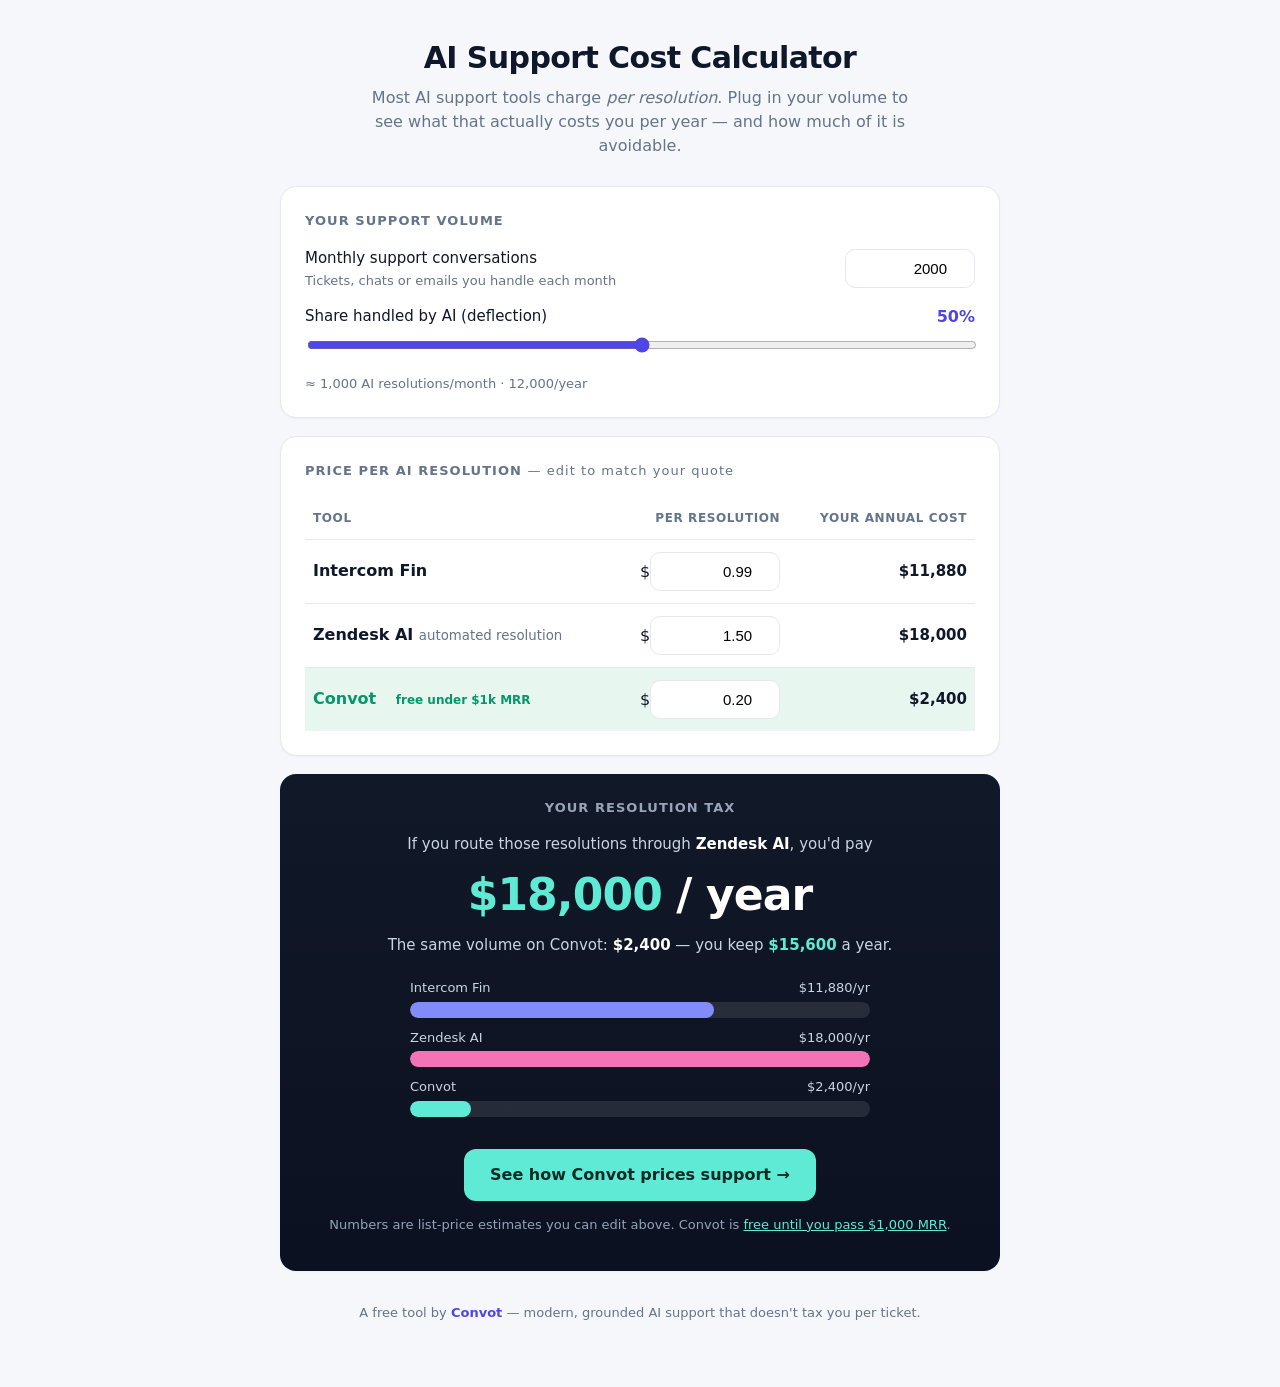
==== index.html @ 7cfd6af5 "AI Support Cost Calculator — free static tool" ====
<!DOCTYPE html>
<html lang="en">
<head>
<meta charset="UTF-8" />
<meta name="viewport" content="width=device-width, initial-scale=1.0" />
<title>AI Support Cost Calculator — What You Really Pay Per Resolution</title>
<meta name="description" content="Free calculator: see what you actually pay per AI-resolved support ticket across Intercom Fin, Zendesk and Convot. Edit the prices, get your annual resolution bill in seconds." />
<link rel="canonical" href="https://tarang8811.github.io/ai-support-cost-calculator/" />
<meta property="og:title" content="AI Support Cost Calculator — What You Really Pay Per Resolution" />
<meta property="og:description" content="See your true annual cost per AI-resolved support ticket across Intercom Fin, Zendesk and Convot. Free, no signup." />
<meta property="og:type" content="website" />
<style>
  :root{
    --bg:#f6f7fb; --card:#ffffff; --ink:#0f172a; --muted:#64748b;
    --line:#e6e8f0; --accent:#4f46e5; --accent-soft:#eef0ff;
    --good:#059669; --good-soft:#e7f7f0; --warn:#dc2626;
  }
  *{box-sizing:border-box}
  body{margin:0;background:var(--bg);color:var(--ink);
    font-family:system-ui,-apple-system,"Segoe UI",Roboto,Helvetica,Arial,sans-serif;
    line-height:1.5;-webkit-font-smoothing:antialiased}
  .wrap{max-width:760px;margin:0 auto;padding:40px 20px 64px}
  header{text-align:center;margin-bottom:28px}
  h1{font-size:30px;line-height:1.2;margin:0 0 10px;letter-spacing:-.02em}
  .sub{color:var(--muted);font-size:16px;margin:0 auto;max-width:540px}
  .card{background:var(--card);border:1px solid var(--line);border-radius:16px;
    padding:24px;margin-bottom:18px;box-shadow:0 1px 2px rgba(15,23,42,.04)}
  .card h2{font-size:13px;text-transform:uppercase;letter-spacing:.08em;
    color:var(--muted);margin:0 0 16px;font-weight:600}
  .row{display:flex;justify-content:space-between;align-items:center;gap:16px;margin:14px 0}
  label{font-weight:500;font-size:15px}
  label small{display:block;color:var(--muted);font-weight:400;font-size:13px;margin-top:2px}
  input[type=number]{width:130px;padding:10px 12px;border:1px solid var(--line);
    border-radius:10px;font-size:15px;text-align:right;font-variant-numeric:tabular-nums}
  input[type=number]:focus{outline:2px solid var(--accent-soft);border-color:var(--accent)}
  input[type=range]{width:100%;accent-color:var(--accent)}
  .slider-head{display:flex;justify-content:space-between;margin-bottom:6px}
  .slider-val{font-weight:600;color:var(--accent)}
  table{width:100%;border-collapse:collapse}
  th,td{text-align:right;padding:12px 8px;font-variant-numeric:tabular-nums}
  th{font-size:12px;text-transform:uppercase;letter-spacing:.05em;color:var(--muted);font-weight:600;border-bottom:1px solid var(--line)}
  td:first-child,th:first-child{text-align:left}
  tbody tr{border-bottom:1px solid var(--line)}
  tbody tr:last-child{border-bottom:none}
  .tool-name{font-weight:600}
  .price-in{width:92px;padding:8px 10px;border:1px solid var(--line);border-radius:8px;text-align:right;font-size:14px}
  .annual{font-weight:600;font-size:15px}
  .convot-row{background:var(--good-soft)}
  .convot-row .tool-name{color:var(--good)}
  .result{background:linear-gradient(180deg,#111827,#0b1120);color:#fff;border:none;text-align:center}
  .result h2{color:#9aa4b8}
  .result .big{font-size:44px;font-weight:700;letter-spacing:-.02em;margin:6px 0;color:#fff}
  .result .big span{color:#5eead4}
  .result .line{color:#cbd5e1;font-size:15px;margin:6px 0}
  .result .line b{color:#fff}
  .bars{margin:22px auto 4px;max-width:460px;text-align:left}
  .bar-item{margin:10px 0}
  .bar-label{display:flex;justify-content:space-between;font-size:13px;color:#cbd5e1;margin-bottom:4px}
  .bar-track{background:rgba(255,255,255,.1);border-radius:8px;height:16px;overflow:hidden}
  .bar-fill{height:100%;border-radius:8px;transition:width .3s ease}
  .cta{display:inline-block;margin-top:22px;background:#5eead4;color:#062b25;
    font-weight:700;padding:14px 26px;border-radius:12px;text-decoration:none;font-size:16px}
  .cta:hover{background:#7ff0dd}
  .note{color:var(--muted);font-size:13px;margin-top:14px}
  .note a{color:var(--accent)}
  footer{text-align:center;color:var(--muted);font-size:13px;margin-top:32px}
  footer a{color:var(--accent);text-decoration:none;font-weight:600}
  .free-badge{display:inline-block;background:var(--good-soft);color:var(--good);
    font-size:12px;font-weight:600;padding:2px 8px;border-radius:999px;margin-left:6px}
</style>
</head>
<body>
<div class="wrap">
  <header>
    <h1>AI Support Cost Calculator</h1>
    <p class="sub">Most AI support tools charge <em>per resolution</em>. Plug in your volume to see what that actually costs you per year — and how much of it is avoidable.</p>
  </header>

  <div class="card">
    <h2>Your support volume</h2>
    <div class="row">
      <label>Monthly support conversations
        <small>Tickets, chats or emails you handle each month</small>
      </label>
      <input type="number" id="volume" value="2000" min="0" step="100" />
    </div>
    <div>
      <div class="slider-head">
        <label style="font-weight:500">Share handled by AI (deflection)</label>
        <span class="slider-val" id="deflectVal">50%</span>
      </div>
      <input type="range" id="deflect" min="0" max="100" value="50" />
      <div class="note" id="resLine"></div>
    </div>
  </div>

  <div class="card">
    <h2>Price per AI resolution <span style="text-transform:none;font-weight:400">— edit to match your quote</span></h2>
    <table>
      <thead>
        <tr><th>Tool</th><th>Per resolution</th><th>Your annual cost</th></tr>
      </thead>
      <tbody>
        <tr>
          <td class="tool-name">Intercom Fin</td>
          <td>$<input class="price-in" type="number" id="p_fin" value="0.99" step="0.01" min="0" /></td>
          <td class="annual" id="a_fin">—</td>
        </tr>
        <tr>
          <td class="tool-name">Zendesk AI <small style="color:var(--muted);font-weight:400">automated resolution</small></td>
          <td>$<input class="price-in" type="number" id="p_zd" value="1.50" step="0.01" min="0" /></td>
          <td class="annual" id="a_zd">—</td>
        </tr>
        <tr class="convot-row">
          <td class="tool-name">Convot <span class="free-badge">free under $1k MRR</span></td>
          <td>$<input class="price-in" type="number" id="p_cv" value="0.20" step="0.01" min="0" /></td>
          <td class="annual" id="a_cv">—</td>
        </tr>
      </tbody>
    </table>
  </div>

  <div class="card result">
    <h2>Your resolution tax</h2>
    <div class="line">If you route those resolutions through <b id="compName">Intercom Fin</b>, you'd pay</div>
    <div class="big" id="compCost">—</div>
    <div class="line">The same volume on Convot: <b id="cvCost">—</b> — you keep <span id="savings" style="color:#5eead4;font-weight:700">—</span> a year.</div>
    <div class="bars" id="bars"></div>
    <a class="cta" href="https://convot.io" rel="noopener" target="_blank">See how Convot prices support →</a>
    <p class="note" style="color:#94a3b8">Numbers are list-price estimates you can edit above. Convot is <a href="https://convot.io" rel="noopener" target="_blank" style="color:#5eead4">free until you pass $1,000 MRR</a>.</p>
  </div>

  <footer>
    A free tool by <a href="https://convot.io" rel="noopener" target="_blank">Convot</a> — modern, grounded AI support that doesn't tax you per ticket.
  </footer>
</div>

<script>
  const $ = (id) => document.getElementById(id);
  const fmt = (n) => "$" + Math.round(n).toLocaleString("en-US");

  function compute(){
    const vol = Math.max(0, +$("volume").value || 0);
    const deflect = +$("deflect").value;
    $("deflectVal").textContent = deflect + "%";
    const resMo = vol * deflect / 100;
    const resYr = resMo * 12;
    $("resLine").textContent = "≈ " + Math.round(resMo).toLocaleString("en-US") +
      " AI resolutions/month · " + Math.round(resYr).toLocaleString("en-US") + "/year";

    const pFin = +$("p_fin").value || 0;
    const pZd  = +$("p_zd").value || 0;
    const pCv  = +$("p_cv").value || 0;
    const aFin = resYr * pFin, aZd = resYr * pZd, aCv = resYr * pCv;
    $("a_fin").textContent = fmt(aFin);
    $("a_zd").textContent  = fmt(aZd);
    $("a_cv").textContent  = fmt(aCv);

    // compare against the pricier of the two competitors
    const comp = aZd >= aFin ? {name:"Zendesk AI", cost:aZd} : {name:"Intercom Fin", cost:aFin};
    $("compName").textContent = comp.name;
    $("compCost").innerHTML = "<span>" + fmt(comp.cost) + "</span> / year";
    $("cvCost").textContent = fmt(aCv);
    $("savings").textContent = fmt(Math.max(0, comp.cost - aCv));

    const max = Math.max(aFin, aZd, aCv, 1);
    const bar = (label, val, color) =>
      '<div class="bar-item"><div class="bar-label"><span>'+label+'</span><span>'+fmt(val)+'/yr</span></div>'+
      '<div class="bar-track"><div class="bar-fill" style="width:'+(val/max*100)+'%;background:'+color+'"></div></div></div>';
    $("bars").innerHTML =
      bar("Intercom Fin", aFin, "#818cf8") +
      bar("Zendesk AI", aZd, "#f472b6") +
      bar("Convot", aCv, "#5eead4");
  }

  ["volume","deflect","p_fin","p_zd","p_cv"].forEach(id =>
    $(id).addEventListener("input", compute));
  compute();
</script>
</body>
</html>
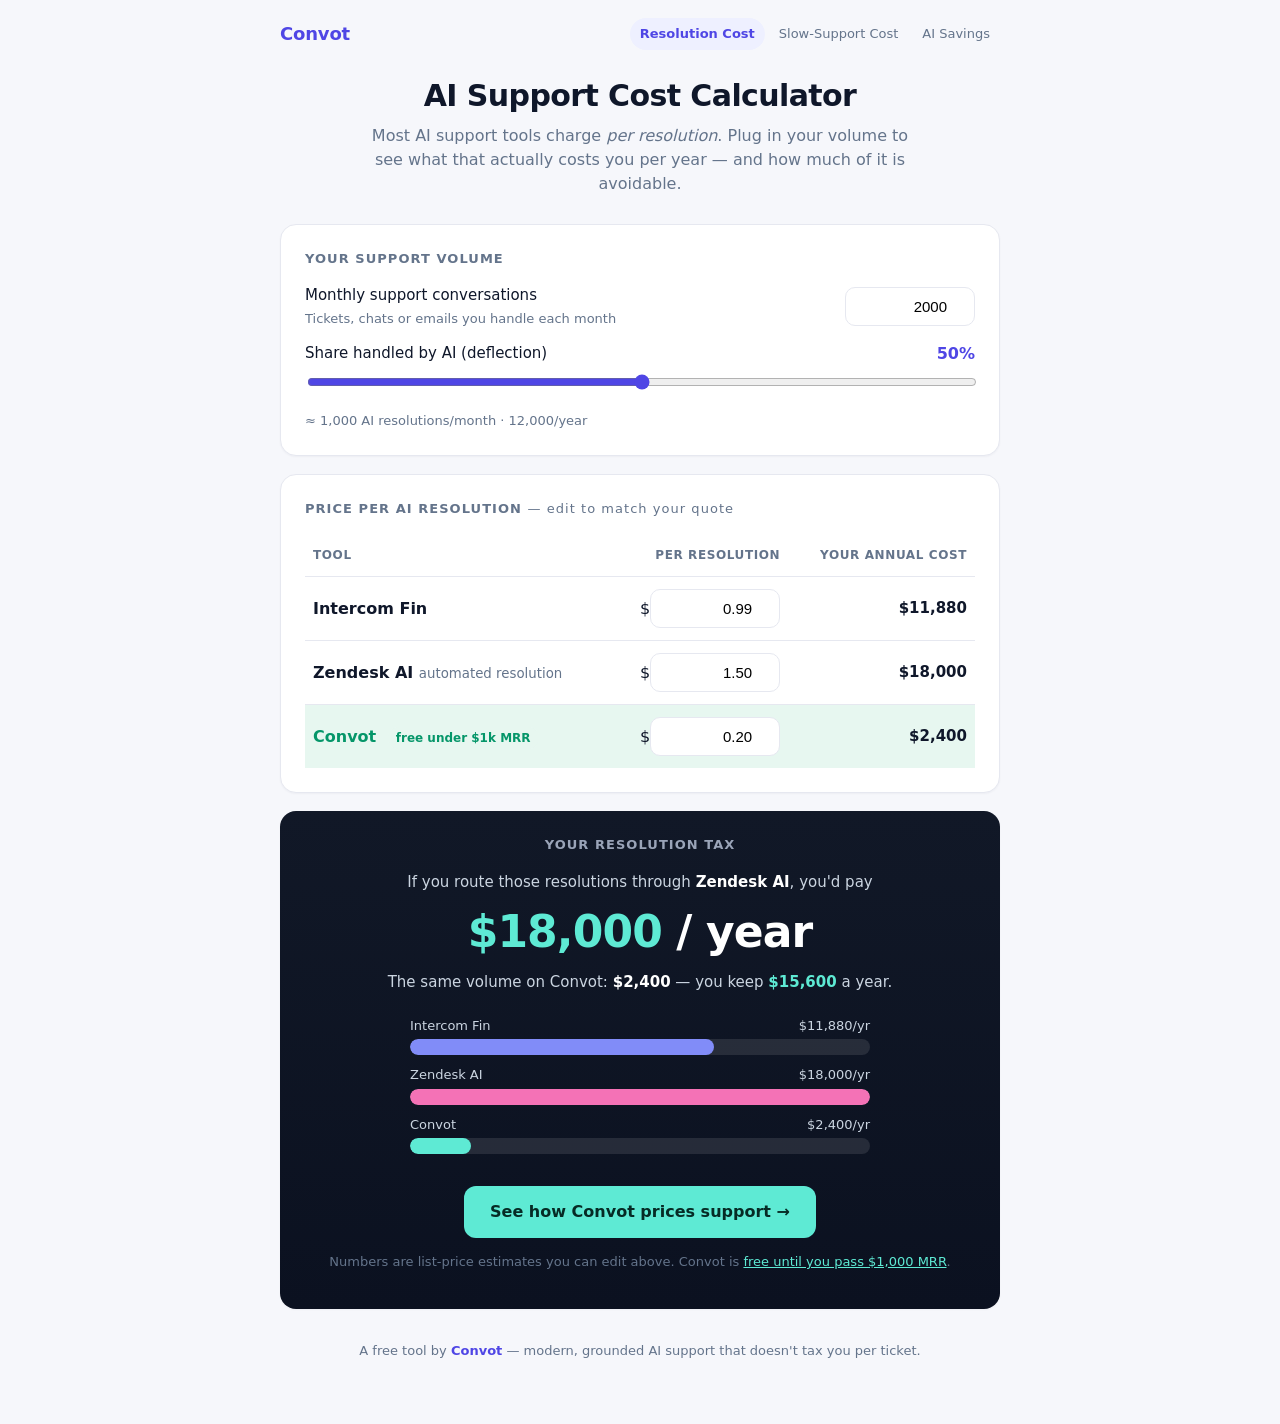
==== commit 484b9f5f: "Add Cost of Slow Support + AI Savings calculators; shared styles + cross-nav" ====
--- a/index.html
+++ b/index.html
@@ -9,67 +9,17 @@
 <meta property="og:title" content="AI Support Cost Calculator — What You Really Pay Per Resolution" />
 <meta property="og:description" content="See your true annual cost per AI-resolved support ticket across Intercom Fin, Zendesk and Convot. Free, no signup." />
 <meta property="og:type" content="website" />
-<style>
-  :root{
-    --bg:#f6f7fb; --card:#ffffff; --ink:#0f172a; --muted:#64748b;
-    --line:#e6e8f0; --accent:#4f46e5; --accent-soft:#eef0ff;
-    --good:#059669; --good-soft:#e7f7f0; --warn:#dc2626;
-  }
-  *{box-sizing:border-box}
-  body{margin:0;background:var(--bg);color:var(--ink);
-    font-family:system-ui,-apple-system,"Segoe UI",Roboto,Helvetica,Arial,sans-serif;
-    line-height:1.5;-webkit-font-smoothing:antialiased}
-  .wrap{max-width:760px;margin:0 auto;padding:40px 20px 64px}
-  header{text-align:center;margin-bottom:28px}
-  h1{font-size:30px;line-height:1.2;margin:0 0 10px;letter-spacing:-.02em}
-  .sub{color:var(--muted);font-size:16px;margin:0 auto;max-width:540px}
-  .card{background:var(--card);border:1px solid var(--line);border-radius:16px;
-    padding:24px;margin-bottom:18px;box-shadow:0 1px 2px rgba(15,23,42,.04)}
-  .card h2{font-size:13px;text-transform:uppercase;letter-spacing:.08em;
-    color:var(--muted);margin:0 0 16px;font-weight:600}
-  .row{display:flex;justify-content:space-between;align-items:center;gap:16px;margin:14px 0}
-  label{font-weight:500;font-size:15px}
-  label small{display:block;color:var(--muted);font-weight:400;font-size:13px;margin-top:2px}
-  input[type=number]{width:130px;padding:10px 12px;border:1px solid var(--line);
-    border-radius:10px;font-size:15px;text-align:right;font-variant-numeric:tabular-nums}
-  input[type=number]:focus{outline:2px solid var(--accent-soft);border-color:var(--accent)}
-  input[type=range]{width:100%;accent-color:var(--accent)}
-  .slider-head{display:flex;justify-content:space-between;margin-bottom:6px}
-  .slider-val{font-weight:600;color:var(--accent)}
-  table{width:100%;border-collapse:collapse}
-  th,td{text-align:right;padding:12px 8px;font-variant-numeric:tabular-nums}
-  th{font-size:12px;text-transform:uppercase;letter-spacing:.05em;color:var(--muted);font-weight:600;border-bottom:1px solid var(--line)}
-  td:first-child,th:first-child{text-align:left}
-  tbody tr{border-bottom:1px solid var(--line)}
-  tbody tr:last-child{border-bottom:none}
-  .tool-name{font-weight:600}
-  .price-in{width:92px;padding:8px 10px;border:1px solid var(--line);border-radius:8px;text-align:right;font-size:14px}
-  .annual{font-weight:600;font-size:15px}
-  .convot-row{background:var(--good-soft)}
-  .convot-row .tool-name{color:var(--good)}
-  .result{background:linear-gradient(180deg,#111827,#0b1120);color:#fff;border:none;text-align:center}
-  .result h2{color:#9aa4b8}
-  .result .big{font-size:44px;font-weight:700;letter-spacing:-.02em;margin:6px 0;color:#fff}
-  .result .big span{color:#5eead4}
-  .result .line{color:#cbd5e1;font-size:15px;margin:6px 0}
-  .result .line b{color:#fff}
-  .bars{margin:22px auto 4px;max-width:460px;text-align:left}
-  .bar-item{margin:10px 0}
-  .bar-label{display:flex;justify-content:space-between;font-size:13px;color:#cbd5e1;margin-bottom:4px}
-  .bar-track{background:rgba(255,255,255,.1);border-radius:8px;height:16px;overflow:hidden}
-  .bar-fill{height:100%;border-radius:8px;transition:width .3s ease}
-  .cta{display:inline-block;margin-top:22px;background:#5eead4;color:#062b25;
-    font-weight:700;padding:14px 26px;border-radius:12px;text-decoration:none;font-size:16px}
-  .cta:hover{background:#7ff0dd}
-  .note{color:var(--muted);font-size:13px;margin-top:14px}
-  .note a{color:var(--accent)}
-  footer{text-align:center;color:var(--muted);font-size:13px;margin-top:32px}
-  footer a{color:var(--accent);text-decoration:none;font-weight:600}
-  .free-badge{display:inline-block;background:var(--good-soft);color:var(--good);
-    font-size:12px;font-weight:600;padding:2px 8px;border-radius:999px;margin-left:6px}
-</style>
+<link rel="stylesheet" href="style.css" />
 </head>
 <body>
+<nav class="nav">
+  <a class="brand" href="https://convot.io" target="_blank" rel="noopener">Convot</a>
+  <span class="nav-links">
+    <a href="./" aria-current="page">Resolution Cost</a>
+    <a href="./cost-of-slow-support.html">Slow-Support Cost</a>
+    <a href="./ai-savings.html">AI Savings</a>
+  </span>
+</nav>
 <div class="wrap">
   <header>
     <h1>AI Support Cost Calculator</h1>
@@ -127,7 +77,7 @@
     <div class="line">The same volume on Convot: <b id="cvCost">—</b> — you keep <span id="savings" style="color:#5eead4;font-weight:700">—</span> a year.</div>
     <div class="bars" id="bars"></div>
     <a class="cta" href="https://convot.io" rel="noopener" target="_blank">See how Convot prices support →</a>
-    <p class="note" style="color:#94a3b8">Numbers are list-price estimates you can edit above. Convot is <a href="https://convot.io" rel="noopener" target="_blank" style="color:#5eead4">free until you pass $1,000 MRR</a>.</p>
+    <p class="note">Numbers are list-price estimates you can edit above. Convot is <a href="https://convot.io" rel="noopener" target="_blank">free until you pass $1,000 MRR</a>.</p>
   </div>
 
   <footer>
@@ -156,7 +106,6 @@
     $("a_zd").textContent  = fmt(aZd);
     $("a_cv").textContent  = fmt(aCv);
 
-    // compare against the pricier of the two competitors
     const comp = aZd >= aFin ? {name:"Zendesk AI", cost:aZd} : {name:"Intercom Fin", cost:aFin};
     $("compName").textContent = comp.name;
     $("compCost").innerHTML = "<span>" + fmt(comp.cost) + "</span> / year";
@@ -172,9 +121,7 @@
       bar("Zendesk AI", aZd, "#f472b6") +
       bar("Convot", aCv, "#5eead4");
   }
-
-  ["volume","deflect","p_fin","p_zd","p_cv"].forEach(id =>
-    $(id).addEventListener("input", compute));
+  ["volume","deflect","p_fin","p_zd","p_cv"].forEach(id => $(id).addEventListener("input", compute));
   compute();
 </script>
 </body>
--- a/style.css
+++ b/style.css
@@ -0,0 +1,69 @@
+:root{
+  --bg:#f6f7fb; --card:#ffffff; --ink:#0f172a; --muted:#64748b;
+  --line:#e6e8f0; --accent:#4f46e5; --accent-soft:#eef0ff;
+  --good:#059669; --good-soft:#e7f7f0; --warn:#dc2626;
+}
+*{box-sizing:border-box}
+body{margin:0;background:var(--bg);color:var(--ink);
+  font-family:system-ui,-apple-system,"Segoe UI",Roboto,Helvetica,Arial,sans-serif;
+  line-height:1.5;-webkit-font-smoothing:antialiased}
+.nav{display:flex;justify-content:space-between;align-items:center;max-width:760px;
+  margin:0 auto;padding:18px 20px 0;flex-wrap:wrap;gap:10px}
+.nav .brand{font-weight:800;color:var(--accent);text-decoration:none;font-size:18px;letter-spacing:-.01em}
+.nav-links{display:flex;gap:4px;flex-wrap:wrap}
+.nav-links a{font-size:13px;color:var(--muted);text-decoration:none;padding:6px 10px;border-radius:999px}
+.nav-links a:hover{background:var(--accent-soft);color:var(--accent)}
+.nav-links a[aria-current=page]{background:var(--accent-soft);color:var(--accent);font-weight:600}
+.wrap{max-width:760px;margin:0 auto;padding:28px 20px 64px}
+header{text-align:center;margin-bottom:28px}
+h1{font-size:30px;line-height:1.2;margin:0 0 10px;letter-spacing:-.02em}
+.sub{color:var(--muted);font-size:16px;margin:0 auto;max-width:560px}
+.sub em{font-style:italic}
+.card{background:var(--card);border:1px solid var(--line);border-radius:16px;
+  padding:24px;margin-bottom:18px;box-shadow:0 1px 2px rgba(15,23,42,.04)}
+.card h2{font-size:13px;text-transform:uppercase;letter-spacing:.08em;
+  color:var(--muted);margin:0 0 16px;font-weight:600}
+.row{display:flex;justify-content:space-between;align-items:center;gap:16px;margin:14px 0}
+label{font-weight:500;font-size:15px}
+label small{display:block;color:var(--muted);font-weight:400;font-size:13px;margin-top:2px}
+input[type=number]{width:130px;padding:10px 12px;border:1px solid var(--line);
+  border-radius:10px;font-size:15px;text-align:right;font-variant-numeric:tabular-nums}
+input[type=number]:focus{outline:2px solid var(--accent-soft);border-color:var(--accent)}
+input[type=range]{width:100%;accent-color:var(--accent)}
+.slider-head{display:flex;justify-content:space-between;margin-bottom:6px}
+.slider-val{font-weight:600;color:var(--accent)}
+table{width:100%;border-collapse:collapse}
+th,td{text-align:right;padding:12px 8px;font-variant-numeric:tabular-nums}
+th{font-size:12px;text-transform:uppercase;letter-spacing:.05em;color:var(--muted);font-weight:600;border-bottom:1px solid var(--line)}
+td:first-child,th:first-child{text-align:left}
+tbody tr{border-bottom:1px solid var(--line)}
+tbody tr:last-child{border-bottom:none}
+.tool-name{font-weight:600}
+.price-in{width:92px;padding:8px 10px;border:1px solid var(--line);border-radius:8px;text-align:right;font-size:14px}
+.annual{font-weight:600;font-size:15px}
+.convot-row{background:var(--good-soft)}
+.convot-row .tool-name{color:var(--good)}
+.result{background:linear-gradient(180deg,#111827,#0b1120);color:#fff;border:none;text-align:center}
+.result h2{color:#9aa4b8}
+.result .big{font-size:44px;font-weight:700;letter-spacing:-.02em;margin:6px 0;color:#fff}
+.result .big span{color:#5eead4}
+.result .line{color:#cbd5e1;font-size:15px;margin:6px 0}
+.result .line b{color:#fff}
+.stat-grid{display:flex;justify-content:center;gap:30px;flex-wrap:wrap;margin:18px 0 4px}
+.stat .v{display:block;font-size:24px;font-weight:700;color:#fff;font-variant-numeric:tabular-nums}
+.stat .k{font-size:12px;color:#94a3b8}
+.bars{margin:22px auto 4px;max-width:460px;text-align:left}
+.bar-item{margin:10px 0}
+.bar-label{display:flex;justify-content:space-between;font-size:13px;color:#cbd5e1;margin-bottom:4px}
+.bar-track{background:rgba(255,255,255,.1);border-radius:8px;height:16px;overflow:hidden}
+.bar-fill{height:100%;border-radius:8px;transition:width .3s ease}
+.cta{display:inline-block;margin-top:22px;background:#5eead4;color:#062b25;
+  font-weight:700;padding:14px 26px;border-radius:12px;text-decoration:none;font-size:16px}
+.cta:hover{background:#7ff0dd}
+.note{color:var(--muted);font-size:13px;margin-top:14px}
+.note a{color:var(--accent)}
+.result .note a{color:#5eead4}
+.free-badge{display:inline-block;background:var(--good-soft);color:var(--good);
+  font-size:12px;font-weight:600;padding:2px 8px;border-radius:999px;margin-left:6px}
+footer{text-align:center;color:var(--muted);font-size:13px;margin-top:32px}
+footer a{color:var(--accent);text-decoration:none;font-weight:600}
